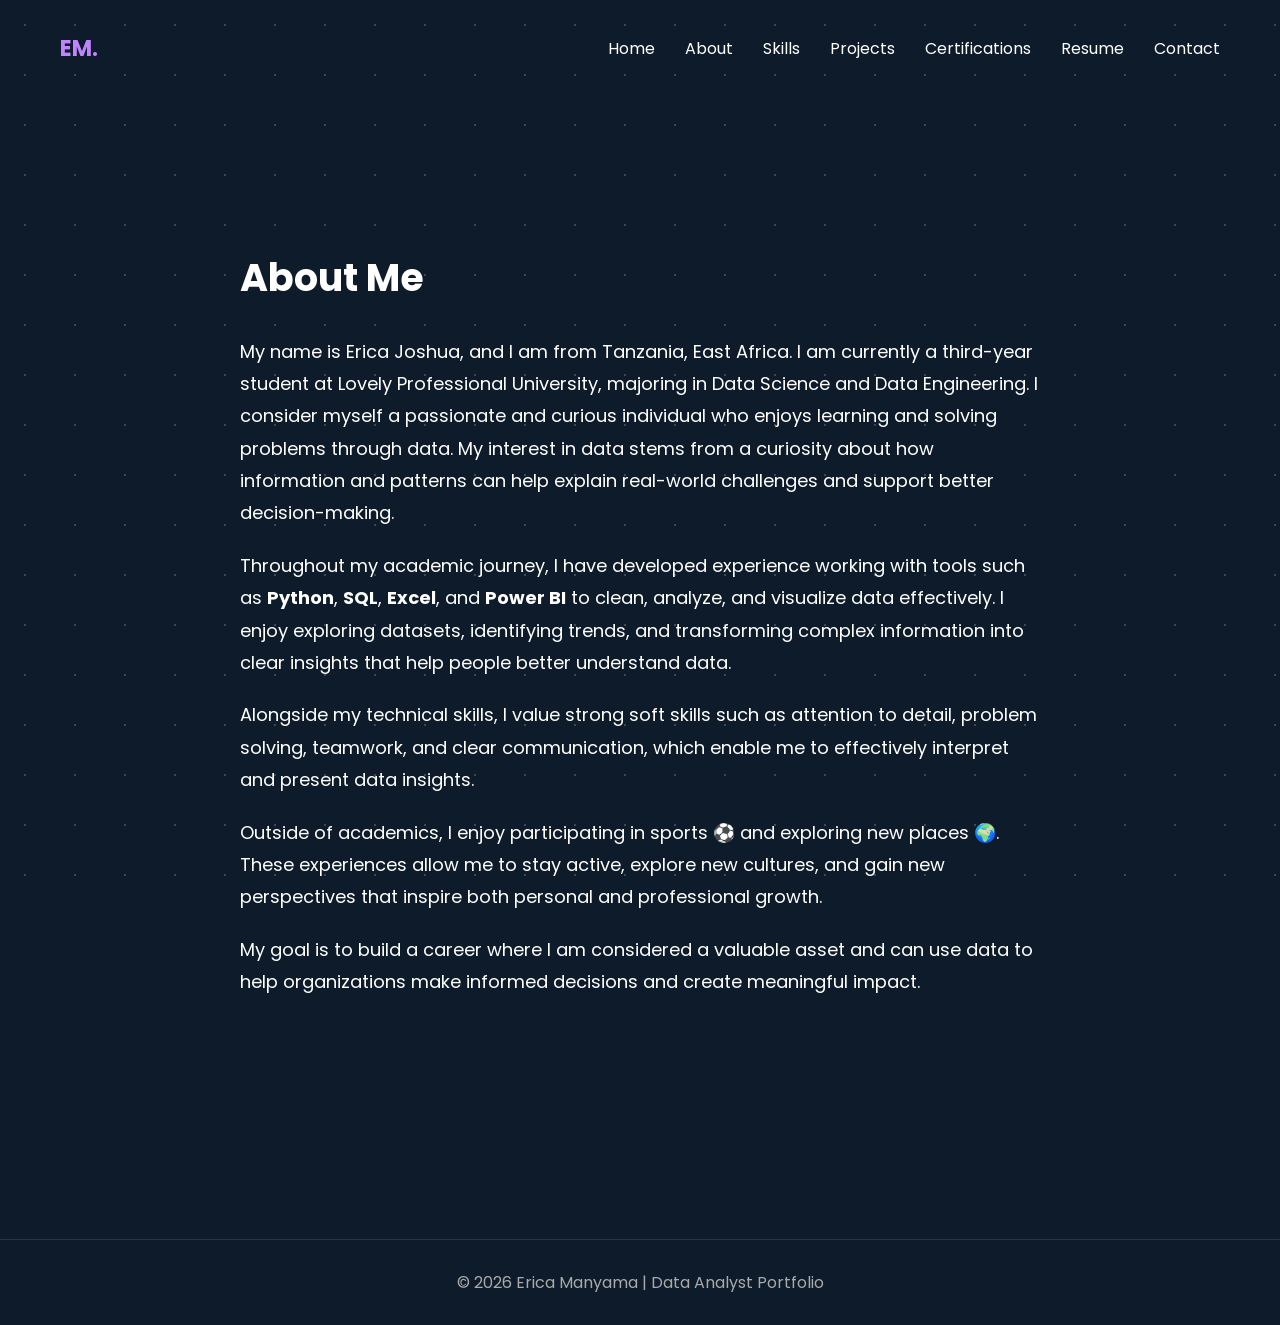
==== about.html @ 07cd6479 "Update about.html" ====
<!DOCTYPE html>
<html lang="en">

<head>

<meta charset="UTF-8">
<meta name="viewport" content="width=device-width, initial-scale=1.0">

<title>About | Erica Manyama</title>

<link href="https://fonts.googleapis.com/css2?family=Poppins:wght@300;400;600&display=swap" rel="stylesheet">

<style>

body{
margin:0;
font-family:Poppins;
color:white;
background:#0d1b2a;
}
  /* STAR BACKGROUND */

body::before{
content:"";
position:fixed;
top:0;
left:0;
width:100%;
height:100%;
background-image:
radial-gradient(white 1px, transparent 1px),
radial-gradient(white 1px, transparent 1px);
background-size:50px 50px;
opacity:0.2;
z-index:-1;
}

/* NAVBAR */

nav{
display:flex;
justify-content:space-between;
align-items:center;
padding:20px 60px;
}

.logo{
font-size:22px;
font-weight:bold;
color:#c084fc;
}

nav ul{
display:flex;
list-style:none;
gap:30px;
}

nav ul li a{
text-decoration:none;
color:white;
}

nav ul li a:hover{
color:#c084fc;
}

/* ABOUT SECTION */

.about{
max-width:800px;
margin:auto;
padding:120px 20px;
}

.about h1{
font-size:38px;
margin-bottom:30px;
}

.about p{
line-height:1.8;
font-size:18px;
margin-bottom:20px;
}

/* FOOTER */

footer{
text-align:center;
padding:30px;
border-top:1px solid #333;
margin-top:100px;
color:#aaa;
}

</style>

</head>

<body>

<nav>

<div class="logo">EM.</div>

<ul>
<li><a href="index.html">Home</a></li>
<li><a href="about.html">About</a></li>
<li><a href="skills.html">Skills</a></li>
<li><a href="projects.html">Projects</a></li>
<li><a href="certifications.html">Certifications</a></li>
<li><a href="resume.html">Resume</a></li>
<li><a href="contact.html">Contact</a></li>
</ul>

</nav>

<section class="about">

<h1>About Me</h1>

<p>
My name is Erica Joshua, and I am from Tanzania, East Africa. I am currently a third-year student at Lovely Professional University, majoring in Data Science and Data Engineering. I consider myself a passionate and curious individual who enjoys learning and solving problems through data. My interest in data stems from a curiosity about how information and patterns can help explain real-world challenges and support better decision-making.
</p>

<p>
Throughout my academic journey, I have developed experience working with tools such as <strong>Python</strong>, <strong>SQL</strong>, <strong>Excel</strong>, and <strong>Power BI</strong> to clean, analyze, and visualize data effectively. I enjoy exploring datasets, identifying trends, and transforming complex information into clear insights that help people better understand data.
</p>

<p>
Alongside my technical skills, I value strong soft skills such as attention to detail, problem solving, teamwork, and clear communication, which enable me to effectively interpret and present data insights.
</p>

<p>
Outside of academics, I enjoy participating in sports ⚽ and exploring new places 🌍. These experiences allow me to stay active, explore new cultures, and gain new perspectives that inspire both personal and professional growth.
</p>

<p>
My goal is to build a career where I am considered a valuable asset and can use data to help organizations make informed decisions and create meaningful impact.
</p>
</section>

<footer>

© 2026 Erica Manyama | Data Analyst Portfolio

</footer>

</body>

</html>
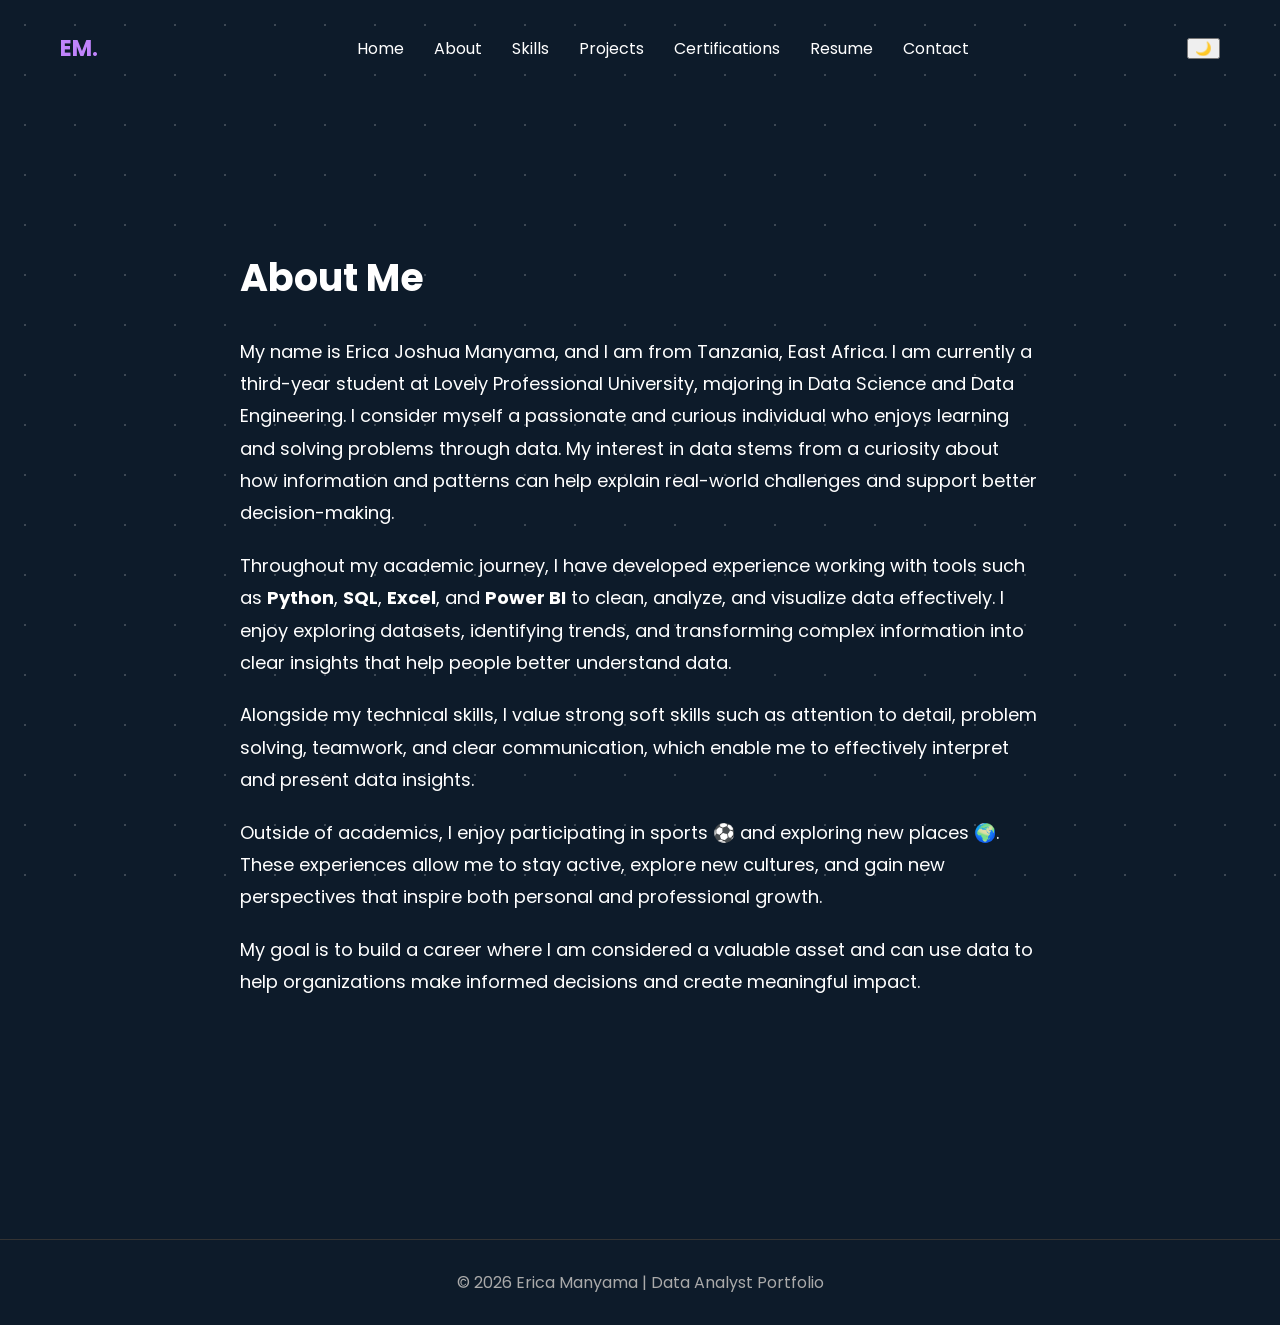
==== commit 8fca5fa7: "Update about.html" ====
--- a/about.html
+++ b/about.html
@@ -93,7 +93,24 @@
 margin-top:100px;
 color:#aaa;
 }
+/* LIGHT MODE */
 
+.light-mode{
+background:#ffffff;
+color:#000000;
+}
+
+.light-mode nav ul li a{
+color:#000000;
+}
+
+.light-mode footer{
+color:#555;
+}
+
+.light-mode body::before{
+display:none;
+}
 </style>
 
 </head>
@@ -113,7 +130,7 @@
 <li><a href="resume.html">Resume</a></li>
 <li><a href="contact.html">Contact</a></li>
 </ul>
-
+<button id="theme-toggle">🌙</button>
 </nav>
 
 <section class="about">
@@ -121,7 +138,7 @@
 <h1>About Me</h1>
 
 <p>
-My name is Erica Joshua, and I am from Tanzania, East Africa. I am currently a third-year student at Lovely Professional University, majoring in Data Science and Data Engineering. I consider myself a passionate and curious individual who enjoys learning and solving problems through data. My interest in data stems from a curiosity about how information and patterns can help explain real-world challenges and support better decision-making.
+My name is Erica Joshua Manyama, and I am from Tanzania, East Africa. I am currently a third-year student at Lovely Professional University, majoring in Data Science and Data Engineering. I consider myself a passionate and curious individual who enjoys learning and solving problems through data. My interest in data stems from a curiosity about how information and patterns can help explain real-world challenges and support better decision-making.
 </p>
 
 <p>
@@ -146,6 +163,15 @@
 © 2026 Erica Manyama | Data Analyst Portfolio
 
 </footer>
+<script>
+
+const toggle = document.getElementById("theme-toggle");
+
+toggle.addEventListener("click", function(){
+document.body.classList.toggle("light-mode");
+});
+
+</script>
 
 </body>
 
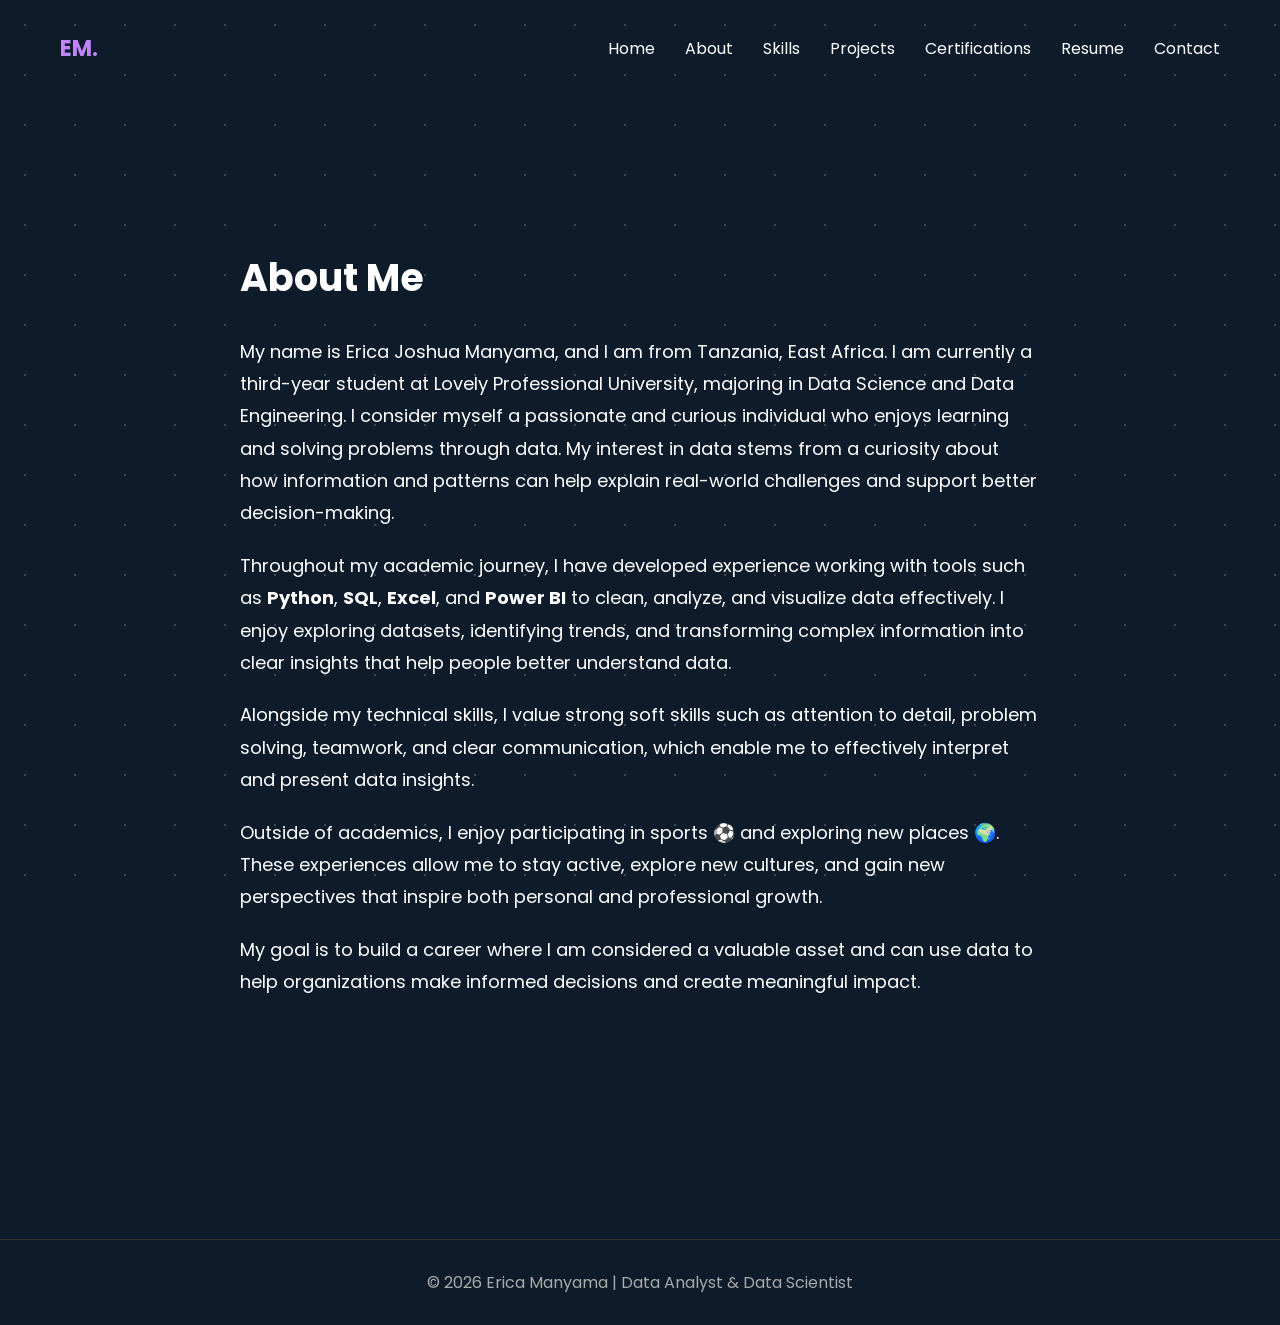
==== commit cb3ac990: "Update about.html" ====
--- a/about.html
+++ b/about.html
@@ -93,24 +93,7 @@
 margin-top:100px;
 color:#aaa;
 }
-/* LIGHT MODE */
 
-.light-mode{
-background:#ffffff;
-color:#000000;
-}
-
-.light-mode nav ul li a{
-color:#000000;
-}
-
-.light-mode footer{
-color:#555;
-}
-
-.light-mode body::before{
-display:none;
-}
 </style>
 
 </head>
@@ -130,7 +113,7 @@
 <li><a href="resume.html">Resume</a></li>
 <li><a href="contact.html">Contact</a></li>
 </ul>
-<button id="theme-toggle">🌙</button>
+
 </nav>
 
 <section class="about">
@@ -160,18 +143,9 @@
 
 <footer>
 
-© 2026 Erica Manyama | Data Analyst Portfolio
+© 2026 Erica Manyama | Data Analyst & Data Scientist
 
 </footer>
-<script>
-
-const toggle = document.getElementById("theme-toggle");
-
-toggle.addEventListener("click", function(){
-document.body.classList.toggle("light-mode");
-});
-
-</script>
 
 </body>
 
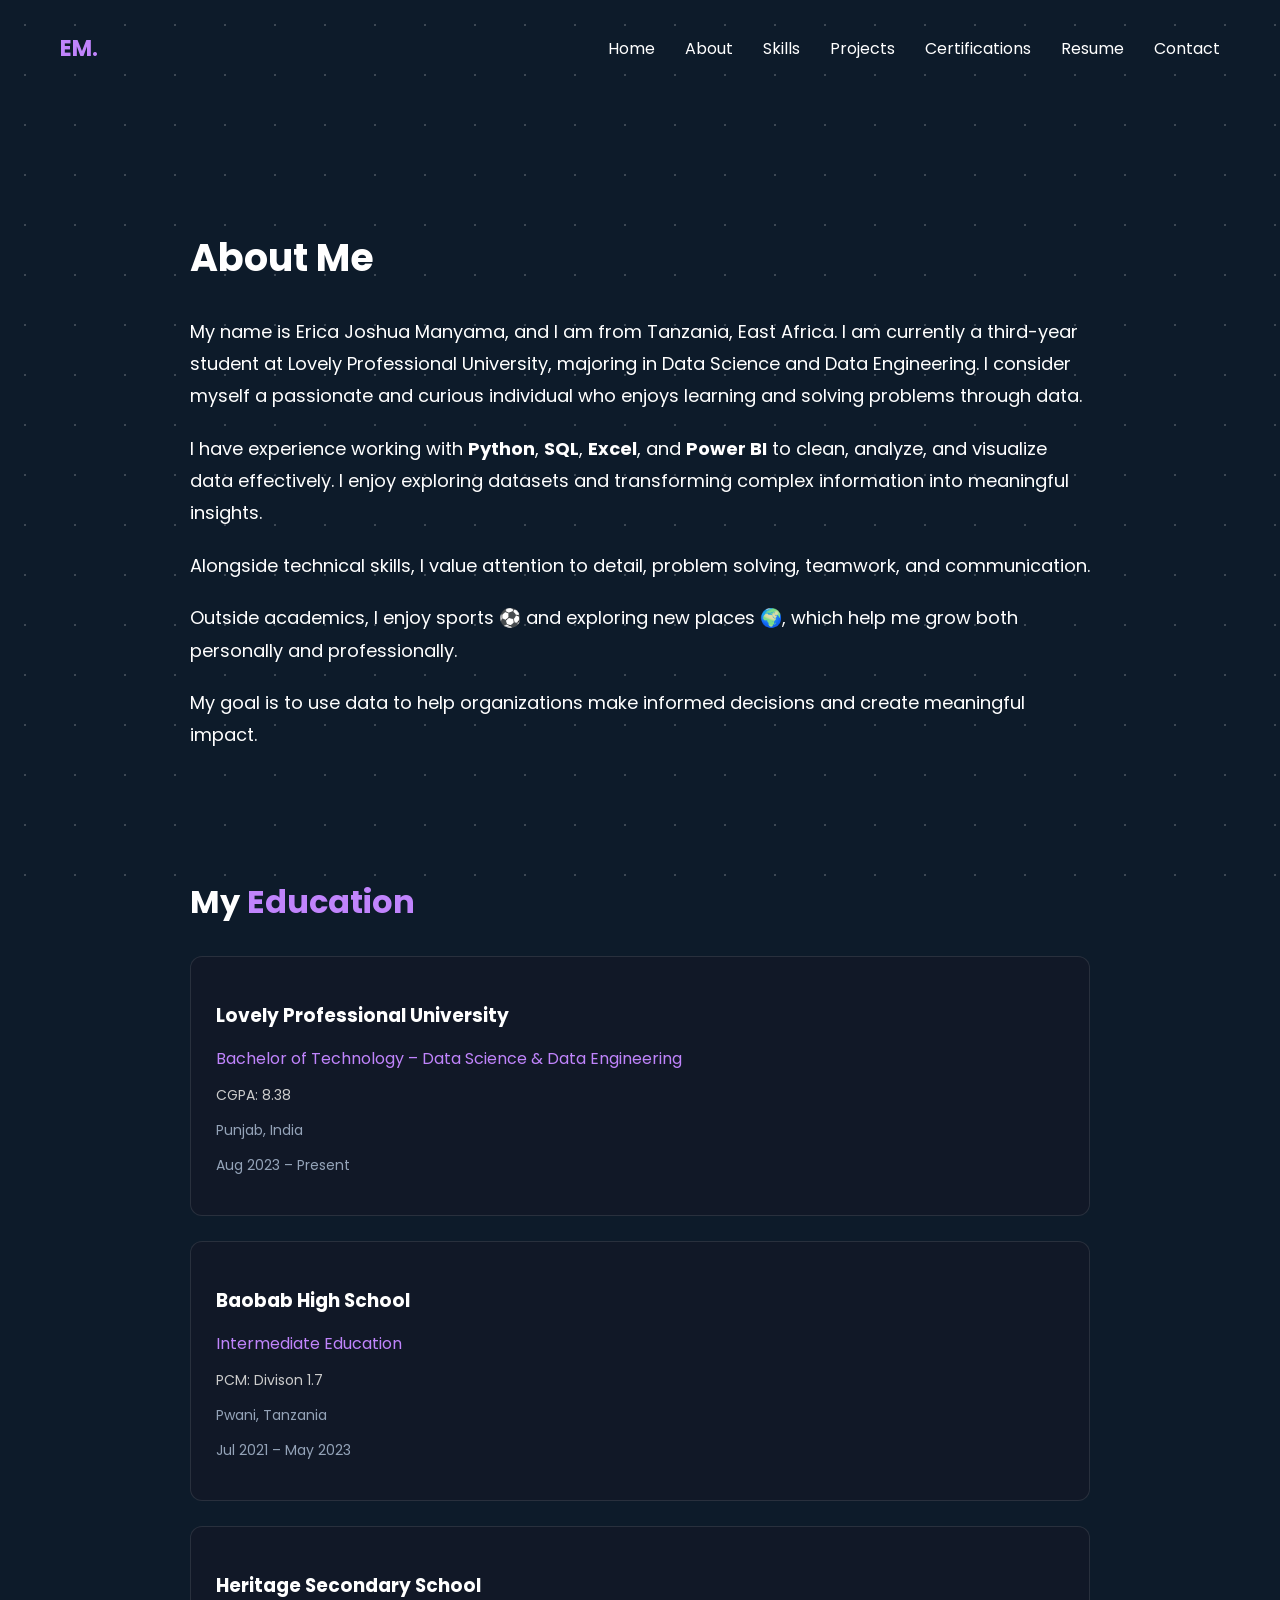
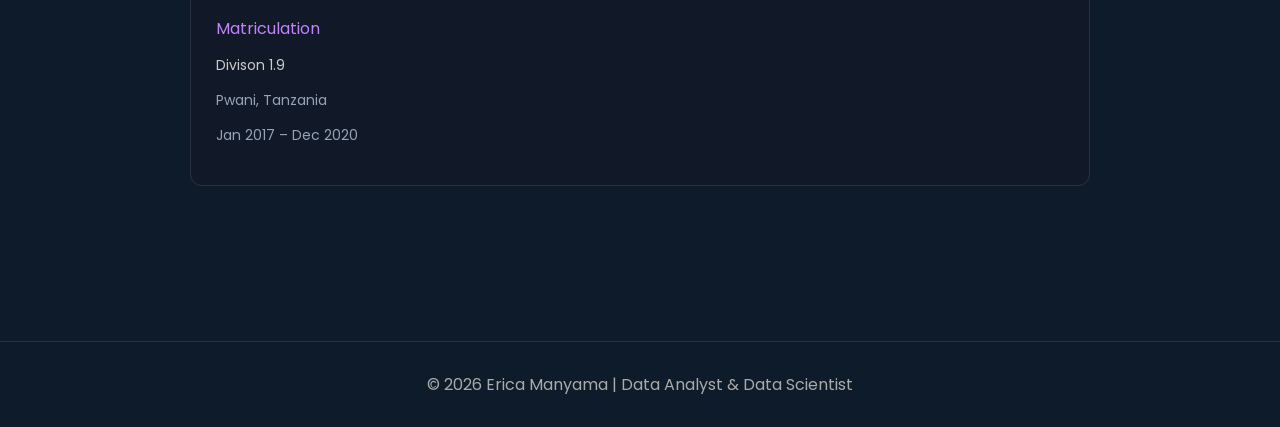
==== commit 1be40ad0: "Update about.html" ====
--- a/about.html
+++ b/about.html
@@ -18,7 +18,8 @@
 color:white;
 background:#0d1b2a;
 }
-  /* STAR BACKGROUND */
+
+/* STAR BACKGROUND */
 
 body::before{
 content:"";
@@ -68,9 +69,9 @@
 /* ABOUT SECTION */
 
 .about{
-max-width:800px;
+max-width:900px;
 margin:auto;
-padding:120px 20px;
+padding:100px 20px 40px;
 }
 
 .about h1{
@@ -84,13 +85,65 @@
 margin-bottom:20px;
 }
 
+/* EDUCATION SECTION */
+
+.education{
+max-width:900px;
+margin:auto;
+padding:40px 20px 80px;
+}
+
+.education h2{
+font-size:32px;
+margin-bottom:30px;
+}
+
+.education span{
+color:#c084fc;
+}
+
+/* EDUCATION CARDS */
+
+.edu-card{
+background:#111827;
+padding:25px;
+border-radius:12px;
+margin-bottom:25px;
+border:1px solid rgba(255,255,255,0.1);
+transition:0.3s;
+}
+
+.edu-card:hover{
+transform:translateY(-6px);
+box-shadow:0 10px 25px rgba(192,132,252,0.3);
+}
+
+.edu-card h3{
+margin-bottom:8px;
+}
+
+.degree{
+color:#c084fc;
+margin-bottom:6px;
+}
+
+.cgpa{
+font-size:14px;
+color:#ccc;
+}
+
+.location, .date{
+font-size:14px;
+color:#94a3b8;
+}
+
 /* FOOTER */
 
 footer{
 text-align:center;
 padding:30px;
 border-top:1px solid #333;
-margin-top:100px;
+margin-top:50px;
 color:#aaa;
 }
 
@@ -116,34 +169,91 @@
 
 </nav>
 
+<!-- ABOUT -->
+
 <section class="about">
 
 <h1>About Me</h1>
 
 <p>
-My name is Erica Joshua Manyama, and I am from Tanzania, East Africa. I am currently a third-year student at Lovely Professional University, majoring in Data Science and Data Engineering. I consider myself a passionate and curious individual who enjoys learning and solving problems through data. My interest in data stems from a curiosity about how information and patterns can help explain real-world challenges and support better decision-making.
-</p>
-
-<p>
-Throughout my academic journey, I have developed experience working with tools such as <strong>Python</strong>, <strong>SQL</strong>, <strong>Excel</strong>, and <strong>Power BI</strong> to clean, analyze, and visualize data effectively. I enjoy exploring datasets, identifying trends, and transforming complex information into clear insights that help people better understand data.
-</p>
-
-<p>
-Alongside my technical skills, I value strong soft skills such as attention to detail, problem solving, teamwork, and clear communication, which enable me to effectively interpret and present data insights.
-</p>
-
-<p>
-Outside of academics, I enjoy participating in sports ⚽ and exploring new places 🌍. These experiences allow me to stay active, explore new cultures, and gain new perspectives that inspire both personal and professional growth.
-</p>
-
-<p>
-My goal is to build a career where I am considered a valuable asset and can use data to help organizations make informed decisions and create meaningful impact.
-</p>
+My name is Erica Joshua Manyama, and I am from Tanzania, East Africa. I am currently a third-year student at Lovely Professional University, majoring in Data Science and Data Engineering. I consider myself a passionate and curious individual who enjoys learning and solving problems through data.
+</p>
+
+<p>
+I have experience working with <strong>Python</strong>, <strong>SQL</strong>, <strong>Excel</strong>, and <strong>Power BI</strong> to clean, analyze, and visualize data effectively. I enjoy exploring datasets and transforming complex information into meaningful insights.
+</p>
+
+<p>
+Alongside technical skills, I value attention to detail, problem solving, teamwork, and communication.
+</p>
+
+<p>
+Outside academics, I enjoy sports ⚽ and exploring new places 🌍, which help me grow both personally and professionally.
+</p>
+
+<p>
+My goal is to use data to help organizations make informed decisions and create meaningful impact.
+</p>
+
 </section>
 
+<!-- EDUCATION -->
+
+<section class="education">
+
+<h2>My <span>Education</span></h2>
+
+<div class="edu-card">
+
+<h3>Lovely Professional University</h3>
+
+<p class="degree">Bachelor of Technology – Data Science & Data Engineering</p>
+
+<p class="cgpa">CGPA: 8.38</p>
+
+<p class="location">Punjab, India</p>
+
+<p class="date">Aug 2023 – Present</p>
+
+</div>
+
+<div class="edu-card">
+
+<h3>Baobab High School</h3>
+
+<p class="degree">Intermediate Education</p>
+  
+<p class="cgpa">PCM: Divison 1.7</p>
+  
+<p class="location">Pwani, Tanzania</p>
+
+<p class="date">Jul 2021 – May 2023</p>
+
+</div>
+  
+<div class="edu-card">
+
+<h3>Heritage Secondary School</h3>
+
+<p class="degree">Matriculation</p>
+  
+<p class="cgpa">Divison 1.9</p>
+  
+<p class="location">Pwani, Tanzania</p>
+
+<p class="date">Jan 2017 – Dec 2020</p>
+
+</div>
+
+
+
+</section>
+
+<!-- FOOTER -->
+
 <footer>
 
-© 2026 Erica Manyama | Data Analyst & Data Scientist
+©️ 2026 Erica Manyama | Data Analyst & Data Scientist
 
 </footer>
 
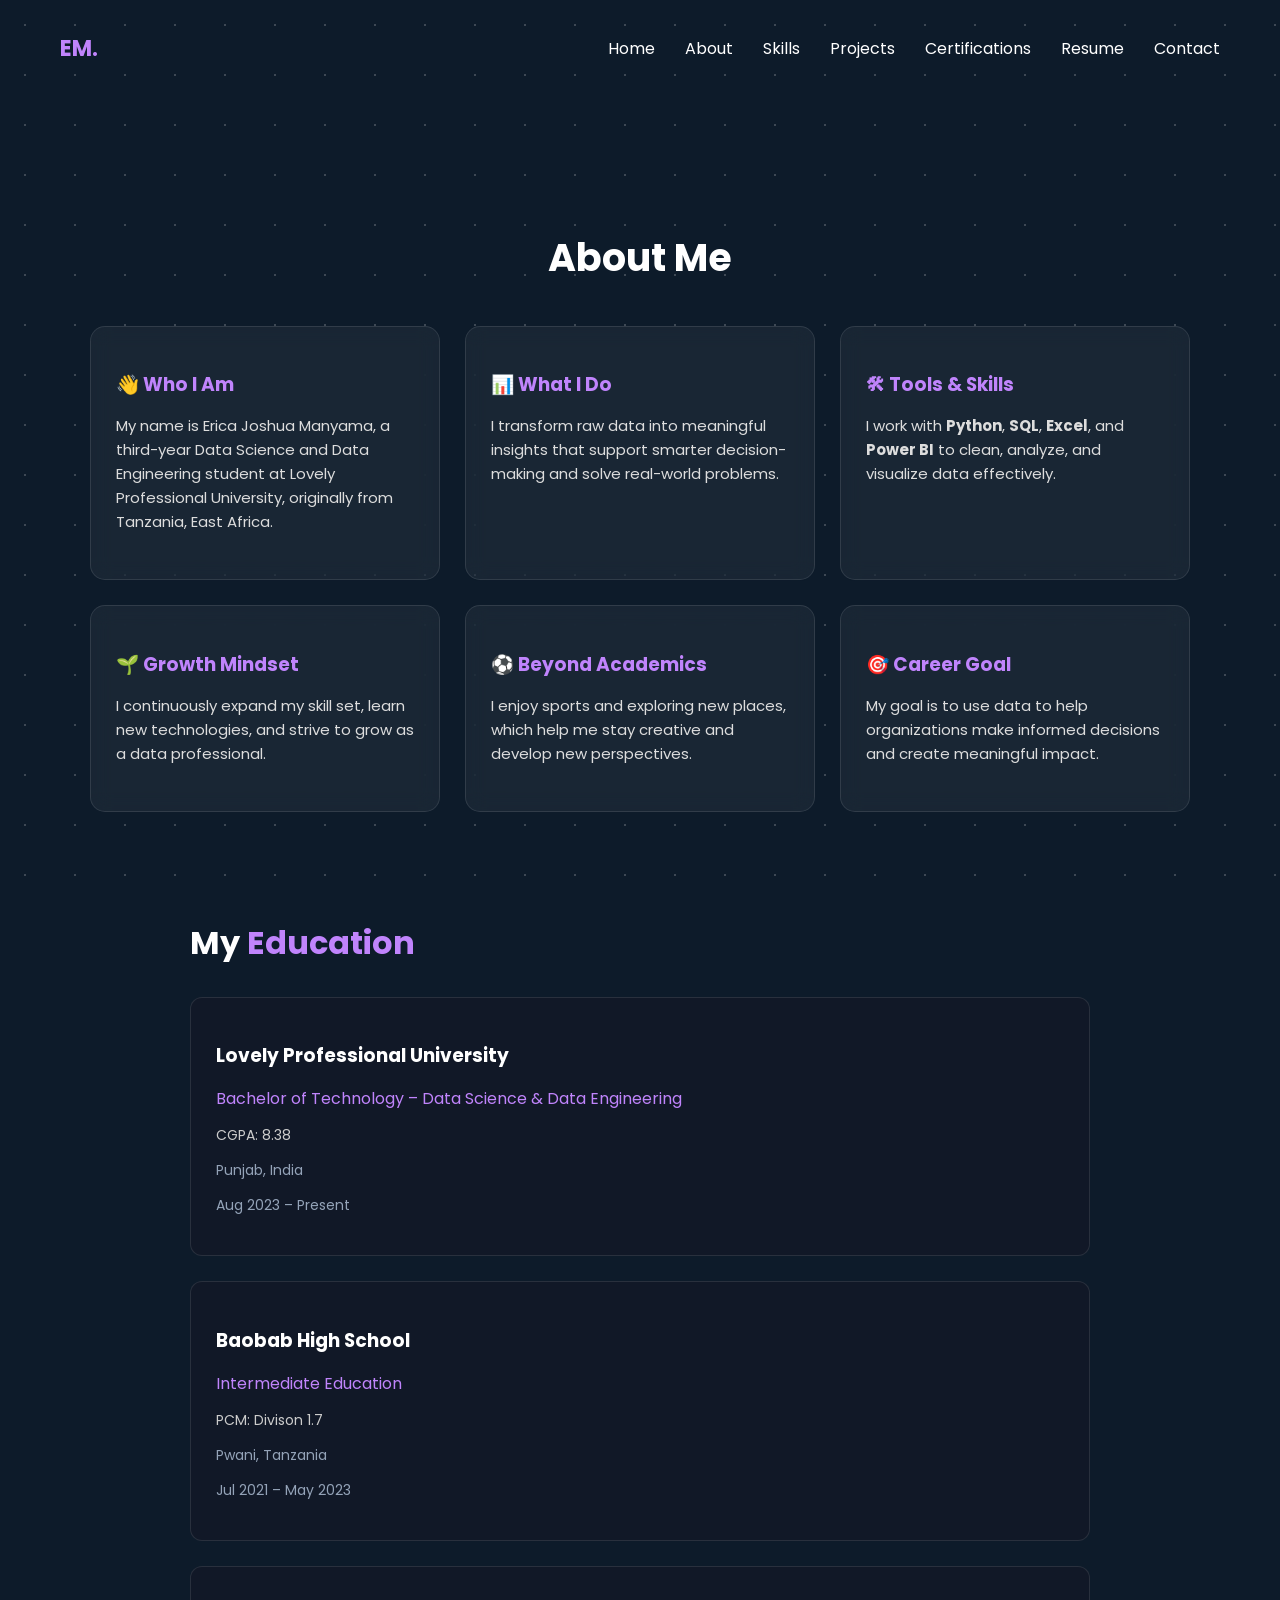
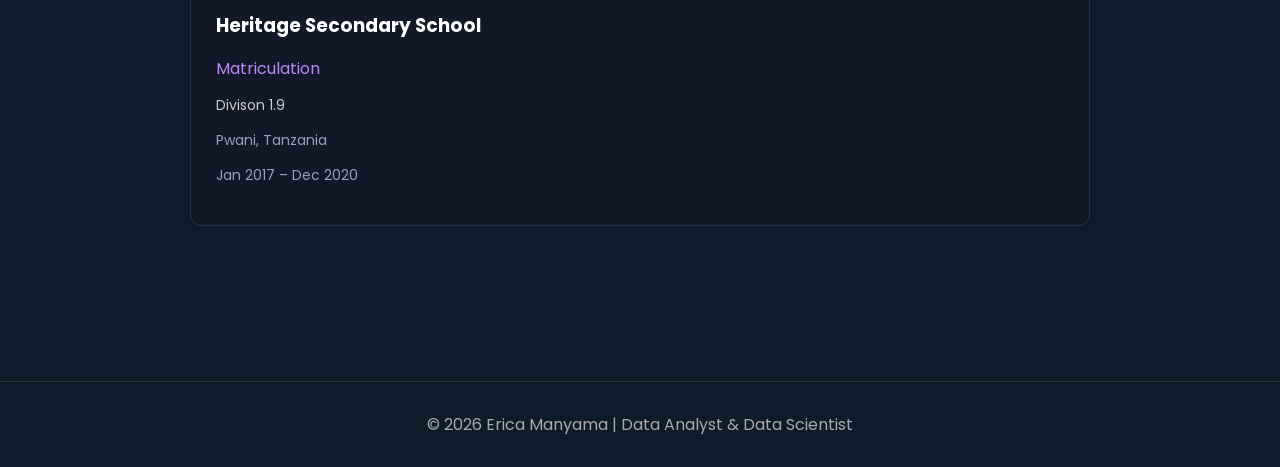
==== commit f998fcb5: "Update about.html" ====
--- a/about.html
+++ b/about.html
@@ -136,6 +136,80 @@
 font-size:14px;
 color:#94a3b8;
 }
+/* NEW ABOUT CARD LAYOUT */
+
+.about{
+max-width:1100px;
+margin:auto;
+padding:100px 20px 40px;
+}
+
+.about h1{
+font-size:38px;
+margin-bottom:40px;
+text-align:center;
+}
+
+/* GRID */
+
+.about-cards{
+display:grid;
+grid-template-columns:repeat(auto-fit,minmax(280px,1fr));
+gap:25px;
+}
+
+/* CARD STYLE */
+
+.about-card{
+background:rgba(255,255,255,0.05);
+border:1px solid rgba(255,255,255,0.1);
+padding:25px;
+border-radius:15px;
+backdrop-filter:blur(10px);
+transition:0.3s;
+opacity:0;
+transform:translateY(40px);
+animation:fadeUp 0.8s ease forwards;
+}
+
+/* ANIMATION DELAYS */
+
+.about-card:nth-child(1){animation-delay:0.1s;}
+.about-card:nth-child(2){animation-delay:0.2s;}
+.about-card:nth-child(3){animation-delay:0.3s;}
+.about-card:nth-child(4){animation-delay:0.4s;}
+.about-card:nth-child(5){animation-delay:0.5s;}
+.about-card:nth-child(6){animation-delay:0.6s;}
+
+/* TEXT */
+
+.about-card h3{
+margin-bottom:10px;
+color:#c084fc;
+}
+
+.about-card p{
+font-size:15px;
+line-height:1.6;
+color:#ddd;
+}
+
+/* HOVER EFFECT */
+
+.about-card:hover{
+transform:translateY(-8px);
+box-shadow:0 15px 30px rgba(0,0,0,0.3);
+border:1px solid #c084fc;
+}
+
+/* ANIMATION KEYFRAMES */
+
+@keyframes fadeUp{
+to{
+opacity:1;
+transform:translateY(0);
+}
+}
 
 /* FOOTER */
 
@@ -175,28 +249,53 @@
 
 <h1>About Me</h1>
 
-<p>
-My name is Erica Joshua Manyama, and I am from Tanzania, East Africa. I am currently a third-year student at Lovely Professional University, majoring in Data Science and Data Engineering. I consider myself a passionate and curious individual who enjoys learning and solving problems through data.
-</p>
-
-<p>
-I have experience working with <strong>Python</strong>, <strong>SQL</strong>, <strong>Excel</strong>, and <strong>Power BI</strong> to clean, analyze, and visualize data effectively. I enjoy exploring datasets and transforming complex information into meaningful insights.
-</p>
-
-<p>
-Alongside technical skills, I value attention to detail, problem solving, teamwork, and communication.
-</p>
-
-<p>
-Outside academics, I enjoy sports ⚽ and exploring new places 🌍, which help me grow both personally and professionally.
-</p>
-
+<div class="about-cards">
+
+<div class="about-card">
+<h3>👋 Who I Am</h3>
+<p>
+My name is Erica Joshua Manyama, a third-year Data Science and Data Engineering student at Lovely Professional University, originally from Tanzania, East Africa.
+</p>
+</div>
+
+<div class="about-card">
+<h3>📊 What I Do</h3>
+<p>
+I transform raw data into meaningful insights that support smarter decision-making and solve real-world problems.
+</p>
+</div>
+
+<div class="about-card">
+<h3>🛠 Tools & Skills</h3>
+<p>
+I work with <strong>Python</strong>, <strong>SQL</strong>, <strong>Excel</strong>, and <strong>Power BI</strong> to clean, analyze, and visualize data effectively.
+</p>
+</div>
+
+<div class="about-card">
+<h3>🌱 Growth Mindset</h3>
+<p>
+I continuously expand my skill set, learn new technologies, and strive to grow as a data professional.
+</p>
+</div>
+
+<div class="about-card">
+<h3>⚽ Beyond Academics</h3>
+<p>
+I enjoy sports and exploring new places, which help me stay creative and develop new perspectives.
+</p>
+</div>
+
+<div class="about-card">
+<h3>🎯 Career Goal</h3>
 <p>
 My goal is to use data to help organizations make informed decisions and create meaningful impact.
 </p>
+</div>
+
+</div>
 
 </section>
-
 <!-- EDUCATION -->
 
 <section class="education">
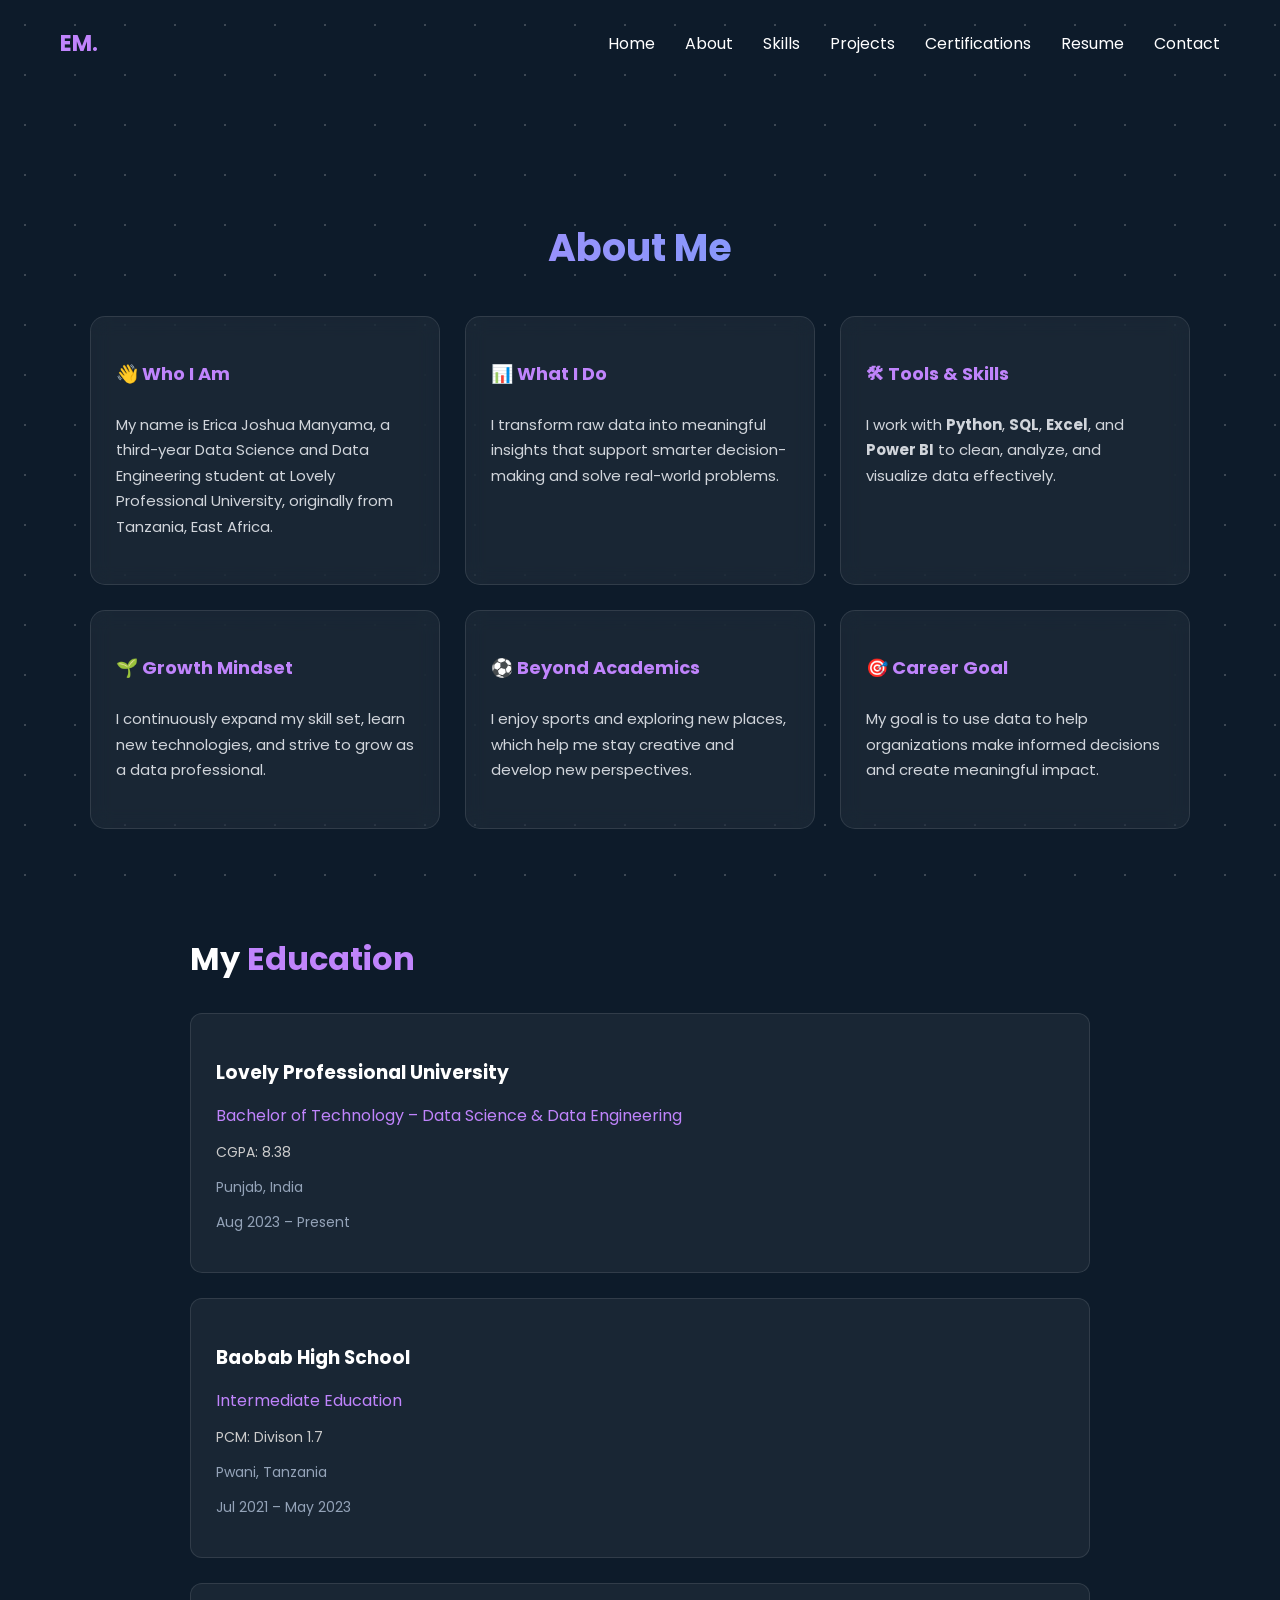
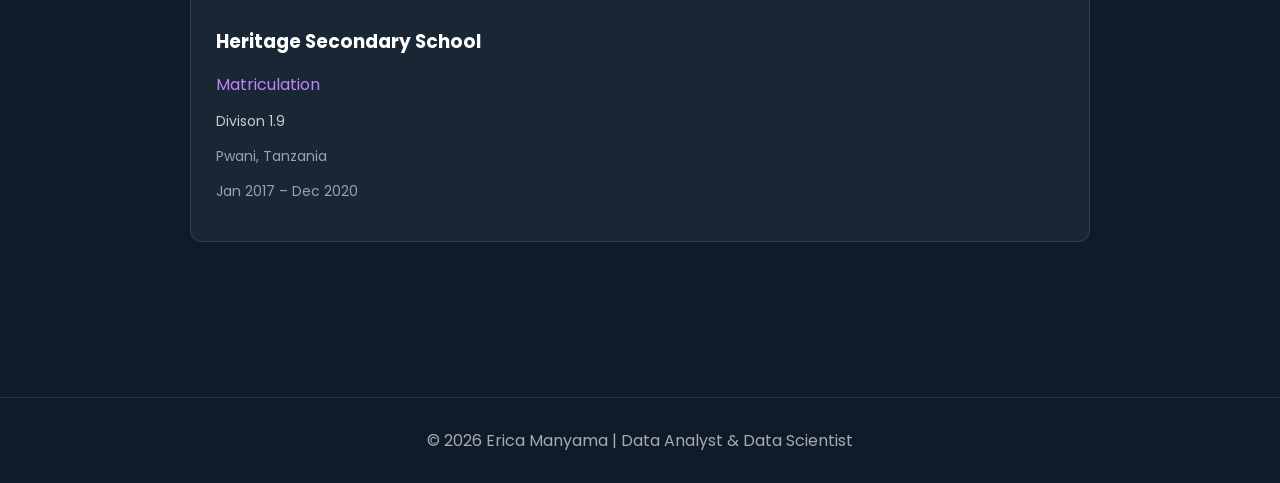
==== commit dc4ba178: "Update about.html" ====
--- a/about.html
+++ b/about.html
@@ -42,7 +42,7 @@
 display:flex;
 justify-content:space-between;
 align-items:center;
-padding:20px 60px;
+padding:15px 60px;
 }
 
 .logo{
@@ -69,14 +69,14 @@
 /* ABOUT SECTION */
 
 .about{
-max-width:900px;
+max-width:1100px;
 margin:auto;
-padding:100px 20px 40px;
+padding:20px 20px 40px;
 }
 
 .about h1{
 font-size:38px;
-margin-bottom:30px;
+margin-bottom:40px;
 }
 
 .about p{
@@ -105,7 +105,7 @@
 /* EDUCATION CARDS */
 
 .edu-card{
-background:#111827;
+background:rgba(255,255,255,0.05);;
 padding:25px;
 border-radius:12px;
 margin-bottom:25px;
@@ -148,6 +148,9 @@
 font-size:38px;
 margin-bottom:40px;
 text-align:center;
+background:linear-gradient(90deg,#c084fc,#60a5fa);
+-webkit-background-clip:text;
+color:transparent;
 }
 
 /* GRID */
@@ -156,6 +159,7 @@
 display:grid;
 grid-template-columns:repeat(auto-fit,minmax(280px,1fr));
 gap:25px;
+align-items:stretch;
 }
 
 /* CARD STYLE */
@@ -170,6 +174,10 @@
 opacity:0;
 transform:translateY(40px);
 animation:fadeUp 0.8s ease forwards;
+display:flex;
+flex-direction:column;
+justify-content:flex-start;
+min-height:160px;
 }
 
 /* ANIMATION DELAYS */
@@ -186,12 +194,16 @@
 .about-card h3{
 margin-bottom:10px;
 color:#c084fc;
+display:flex;
+align-items:center;
+gap:10px;
+font-size:18px;
 }
 
 .about-card p{
 font-size:15px;
-line-height:1.6;
-color:#ddd;
+line-height:1.7;
+color:#d1d5db;
 }
 
 /* HOVER EFFECT */
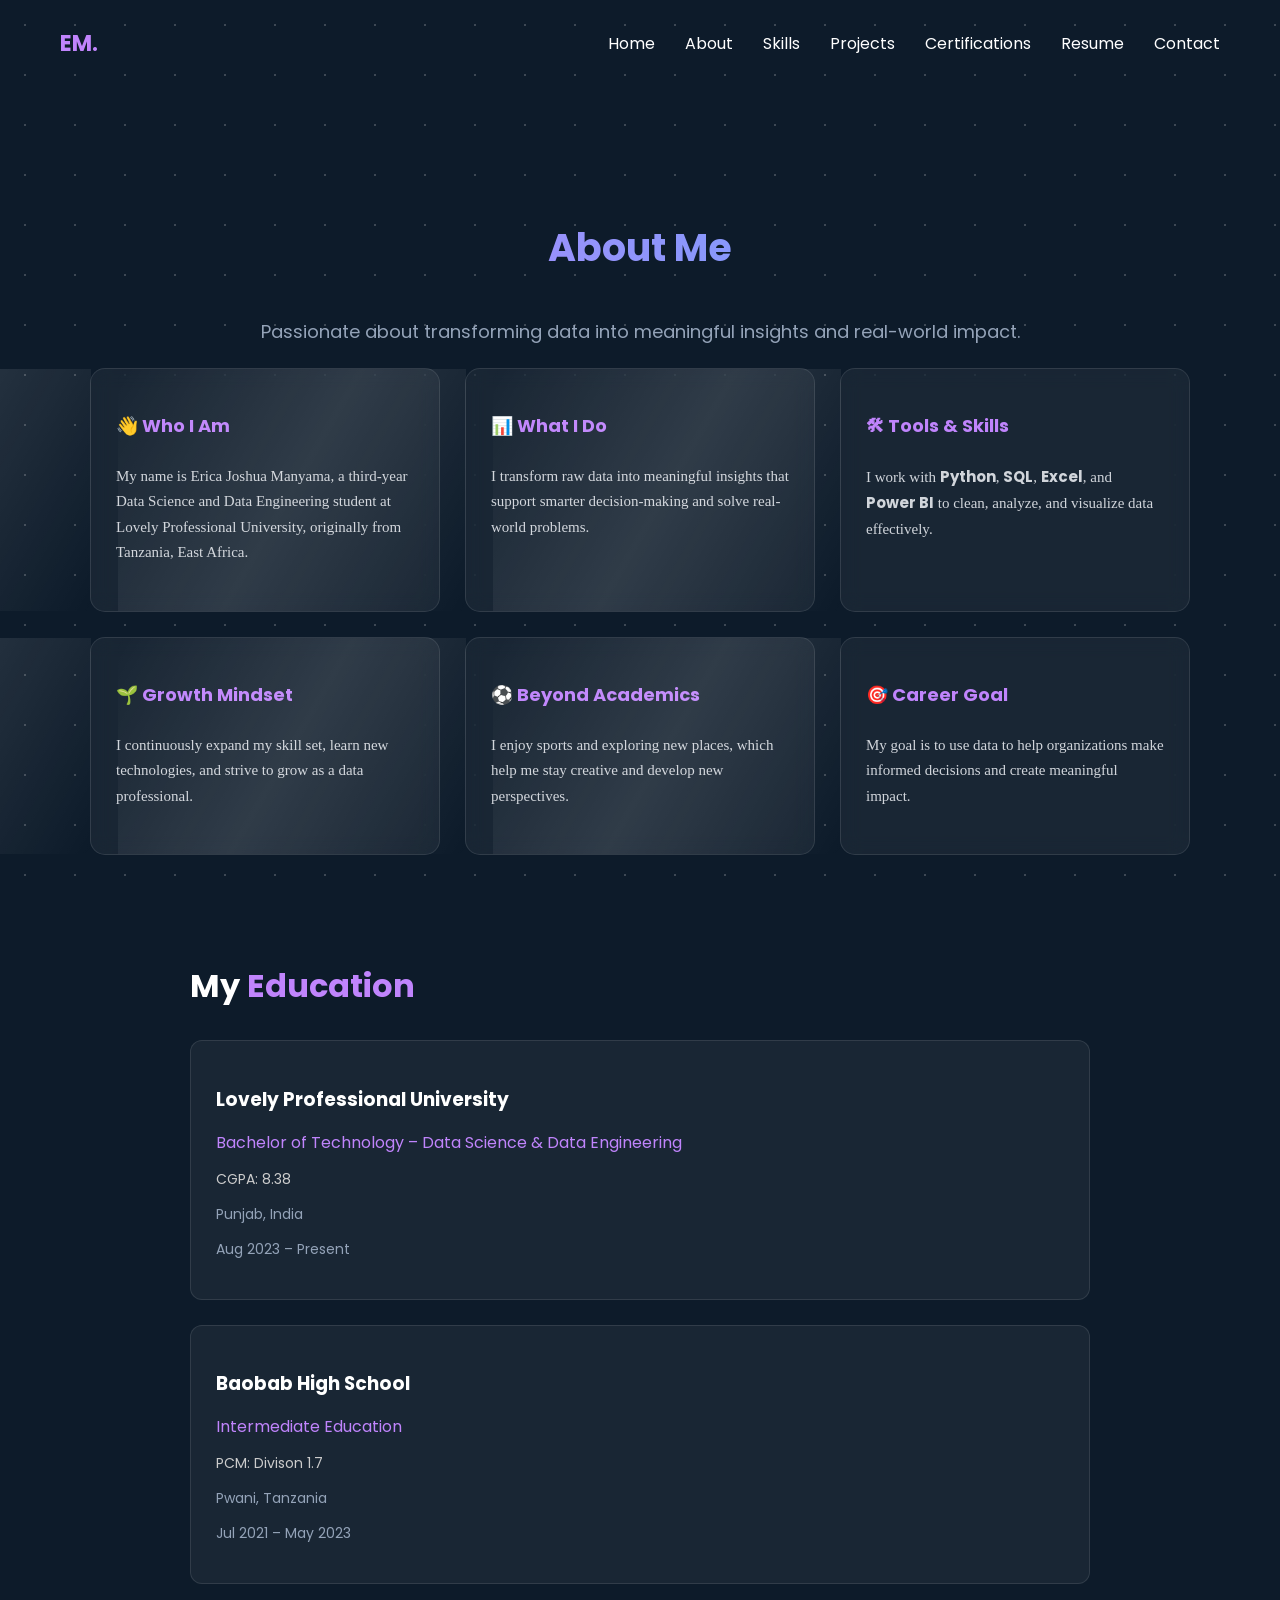
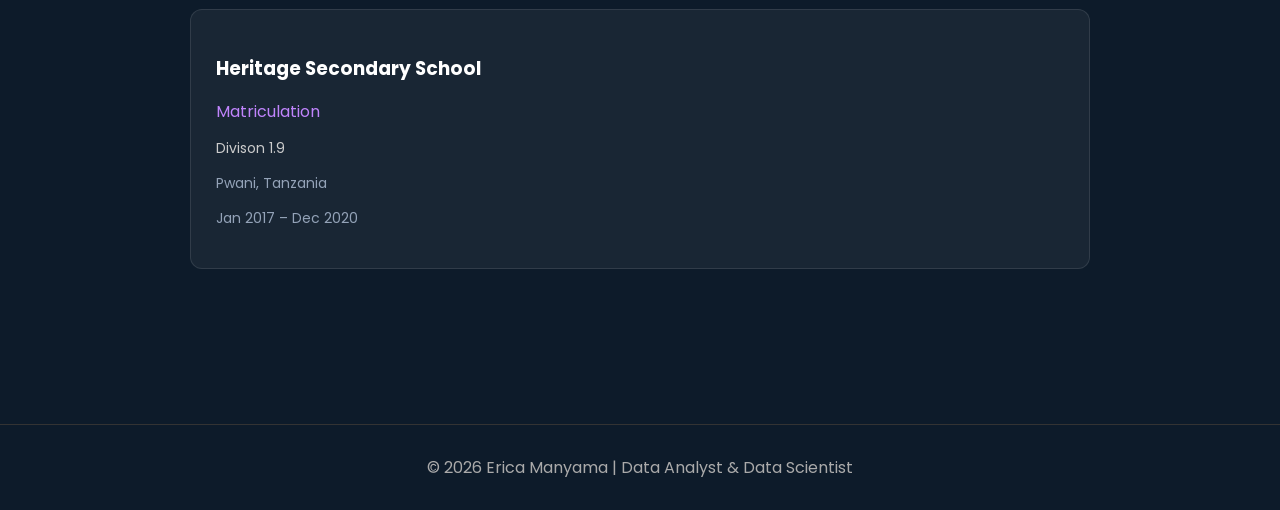
==== commit 97579127: "Update about.html" ====
--- a/about.html
+++ b/about.html
@@ -202,6 +202,7 @@
 
 .about-card p{
 font-size:15px;
+font-weight:300;
 line-height:1.7;
 color:#d1d5db;
 }
@@ -221,6 +222,26 @@
 opacity:1;
 transform:translateY(0);
 }
+}
+.about-subtitle{
+text-align:center;
+color:#94a3b8;
+margin-bottom:50px;
+font-size:16px;
+}
+.about-card::after{
+content:"";
+position:absolute;
+top:0;
+left:-100%;
+width:100%;
+height:100%;
+background:linear-gradient(120deg,transparent,rgba(255,255,255,0.1),transparent);
+transition:0.5s;
+}
+
+.about-card:hover::after{
+left:100%;
 }
 
 /* FOOTER */
@@ -260,6 +281,9 @@
 <section class="about">
 
 <h1>About Me</h1>
+<p class="about-subtitle">
+Passionate about transforming data into meaningful insights and real-world impact.
+</p>
 
 <div class="about-cards">
 
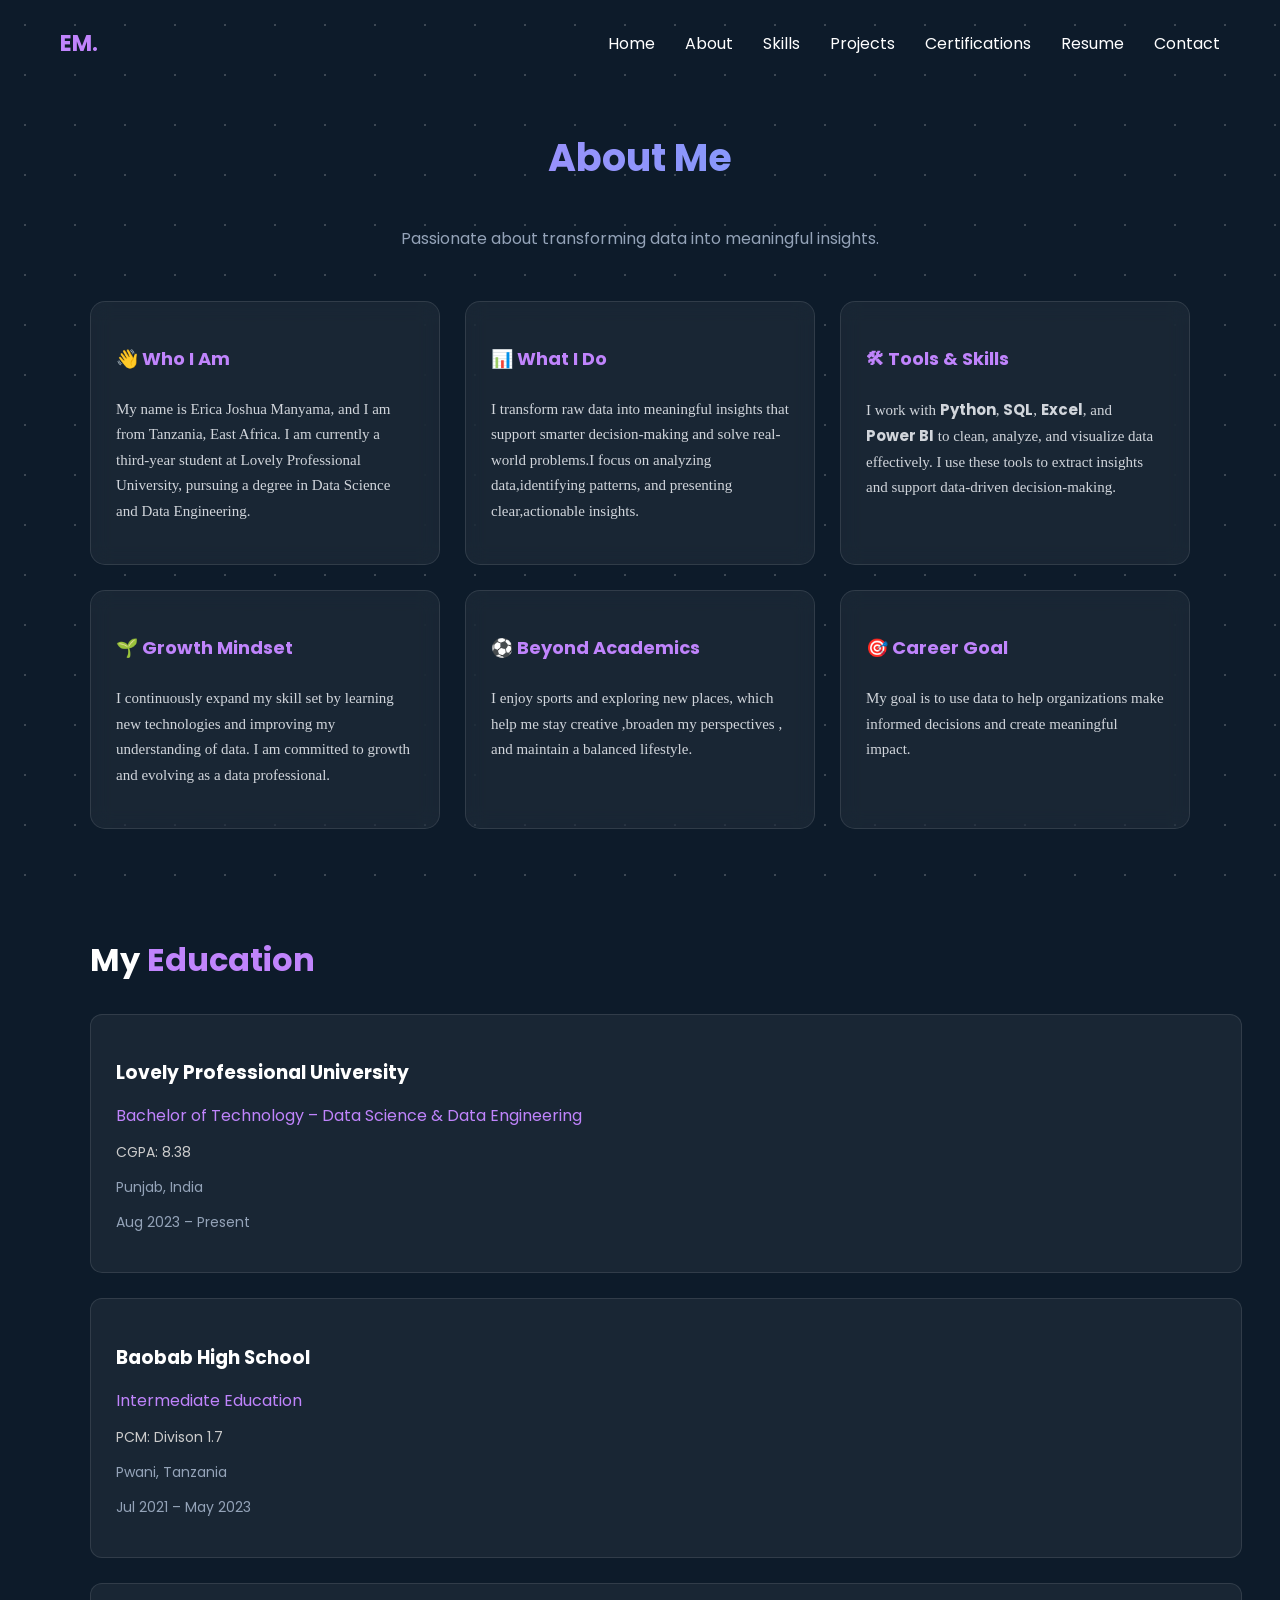
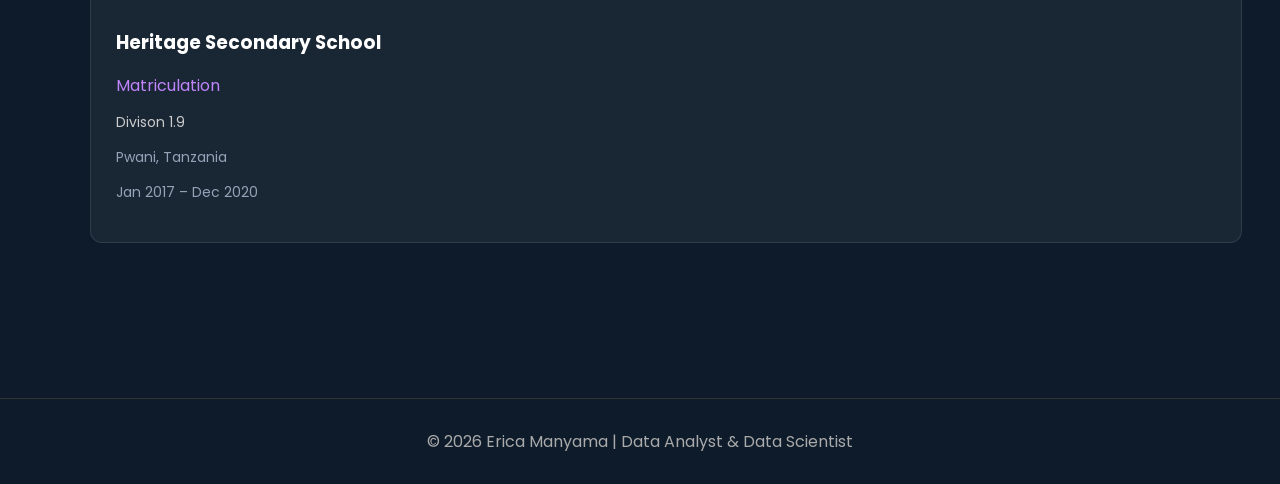
==== commit 08a68ca2: "Update about.html" ====
--- a/about.html
+++ b/about.html
@@ -66,29 +66,10 @@
 color:#c084fc;
 }
 
-/* ABOUT SECTION */
-
-.about{
+/* EDUCATION SECTION */
+
+.education{
 max-width:1100px;
-margin:auto;
-padding:20px 20px 40px;
-}
-
-.about h1{
-font-size:38px;
-margin-bottom:40px;
-}
-
-.about p{
-line-height:1.8;
-font-size:18px;
-margin-bottom:20px;
-}
-
-/* EDUCATION SECTION */
-
-.education{
-max-width:900px;
 margin:auto;
 padding:40px 20px 80px;
 }
@@ -96,6 +77,7 @@
 .education h2{
 font-size:32px;
 margin-bottom:30px;
+text-align:left;
 }
 
 .education span{
@@ -111,6 +93,7 @@
 margin-bottom:25px;
 border:1px solid rgba(255,255,255,0.1);
 transition:0.3s;
+width:100%;
 }
 
 .edu-card:hover{
@@ -141,7 +124,7 @@
 .about{
 max-width:1100px;
 margin:auto;
-padding:100px 20px 40px;
+padding:10px 20px 40px;
 }
 
 .about h1{
@@ -229,20 +212,7 @@
 margin-bottom:50px;
 font-size:16px;
 }
-.about-card::after{
-content:"";
-position:absolute;
-top:0;
-left:-100%;
-width:100%;
-height:100%;
-background:linear-gradient(120deg,transparent,rgba(255,255,255,0.1),transparent);
-transition:0.5s;
-}
-
-.about-card:hover::after{
-left:100%;
-}
+
 
 /* FOOTER */
 
@@ -282,7 +252,7 @@
 
 <h1>About Me</h1>
 <p class="about-subtitle">
-Passionate about transforming data into meaningful insights and real-world impact.
+Passionate about transforming data into meaningful insights.
 </p>
 
 <div class="about-cards">
@@ -290,35 +260,35 @@
 <div class="about-card">
 <h3>👋 Who I Am</h3>
 <p>
-My name is Erica Joshua Manyama, a third-year Data Science and Data Engineering student at Lovely Professional University, originally from Tanzania, East Africa.
+My name is Erica Joshua Manyama, and I am from Tanzania, East Africa. I am currently a third-year student at Lovely Professional University, pursuing a degree in Data Science and Data Engineering.
 </p>
 </div>
 
 <div class="about-card">
 <h3>📊 What I Do</h3>
 <p>
-I transform raw data into meaningful insights that support smarter decision-making and solve real-world problems.
+I transform raw data into meaningful insights that support smarter decision-making and solve real-world problems.I focus on analyzing data,identifying patterns, and presenting clear,actionable insights.
 </p>
 </div>
 
 <div class="about-card">
 <h3>🛠 Tools & Skills</h3>
 <p>
-I work with <strong>Python</strong>, <strong>SQL</strong>, <strong>Excel</strong>, and <strong>Power BI</strong> to clean, analyze, and visualize data effectively.
+I work with <strong>Python</strong>, <strong>SQL</strong>, <strong>Excel</strong>, and <strong>Power BI</strong> to clean, analyze, and visualize data effectively. I use these tools to extract insights and support data-driven decision-making.
 </p>
 </div>
 
 <div class="about-card">
 <h3>🌱 Growth Mindset</h3>
 <p>
-I continuously expand my skill set, learn new technologies, and strive to grow as a data professional.
+ I continuously expand my skill set by learning new technologies and improving my understanding of data. I am committed to growth and evolving as a data professional.
 </p>
 </div>
 
 <div class="about-card">
 <h3>⚽ Beyond Academics</h3>
 <p>
-I enjoy sports and exploring new places, which help me stay creative and develop new perspectives.
+I enjoy sports and exploring new places, which help me stay creative ,broaden my perspectives , and maintain a balanced lifestyle.
 </p>
 </div>
 
